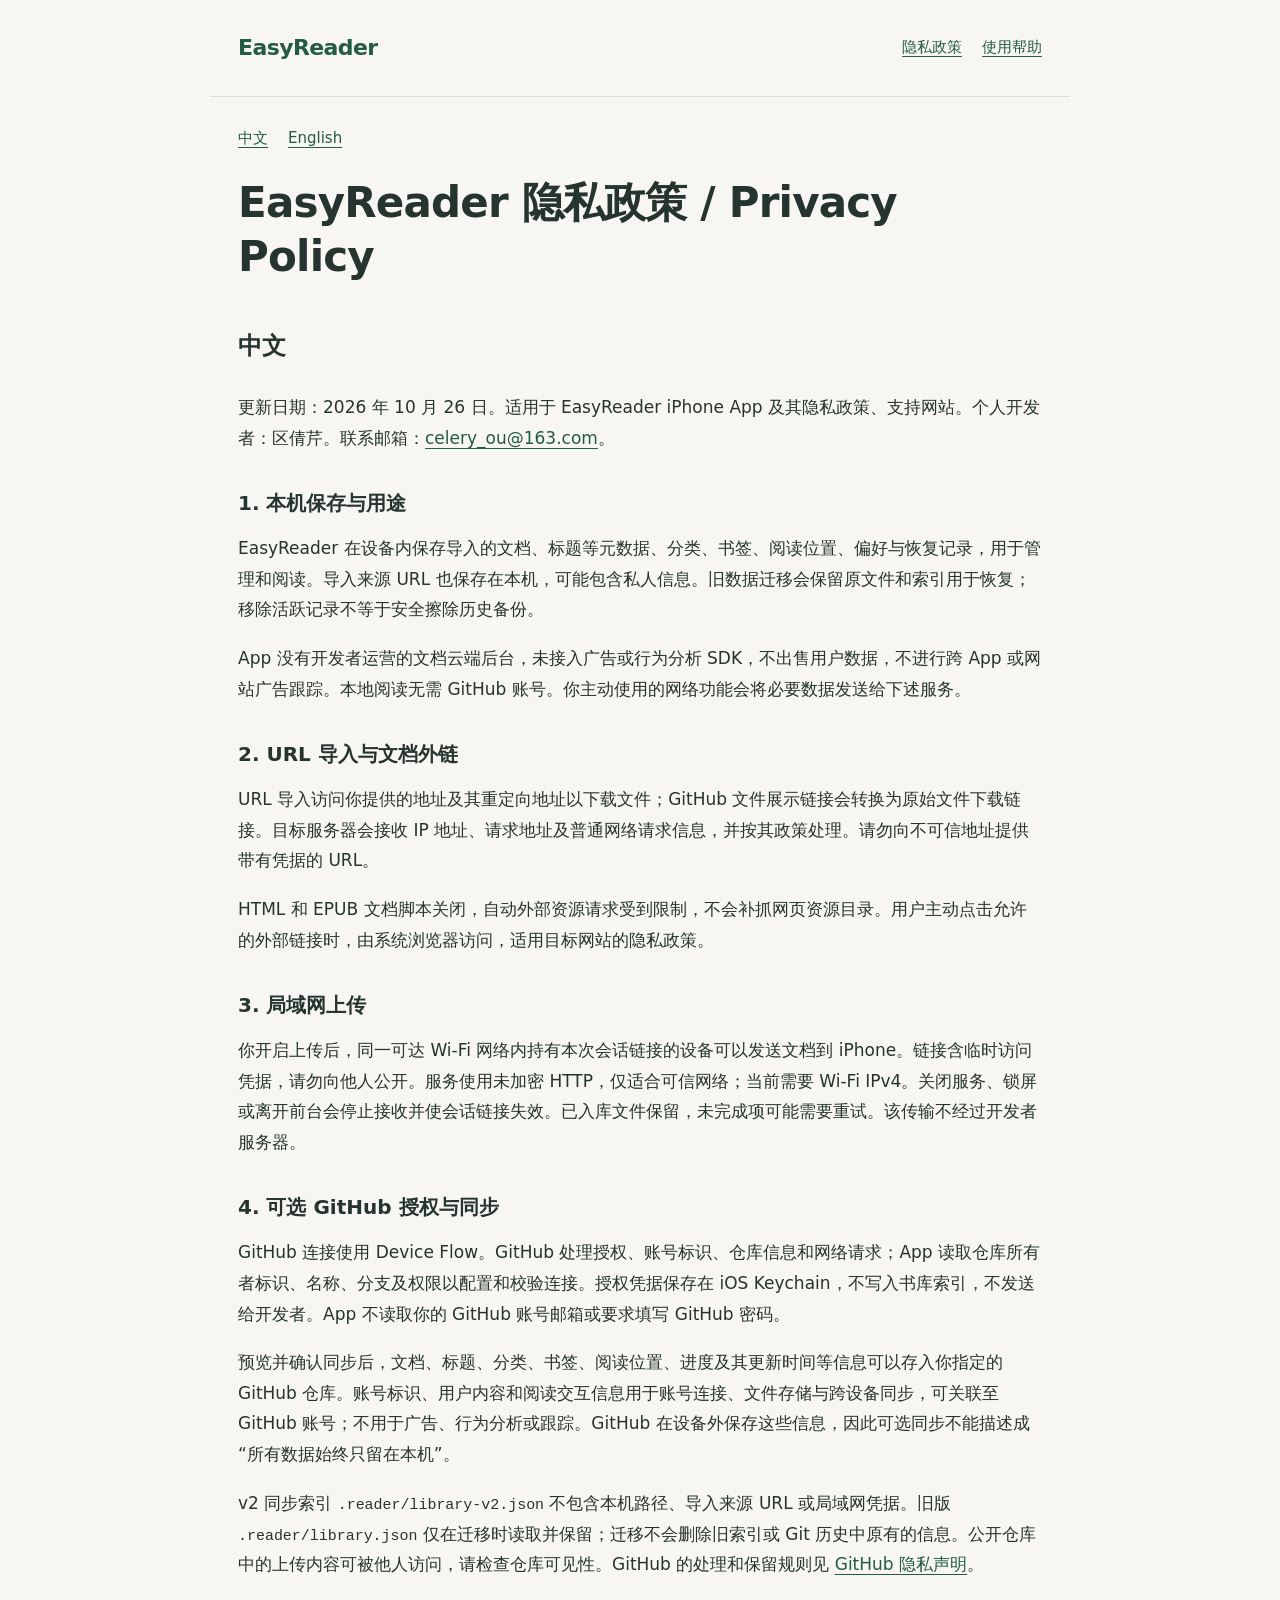
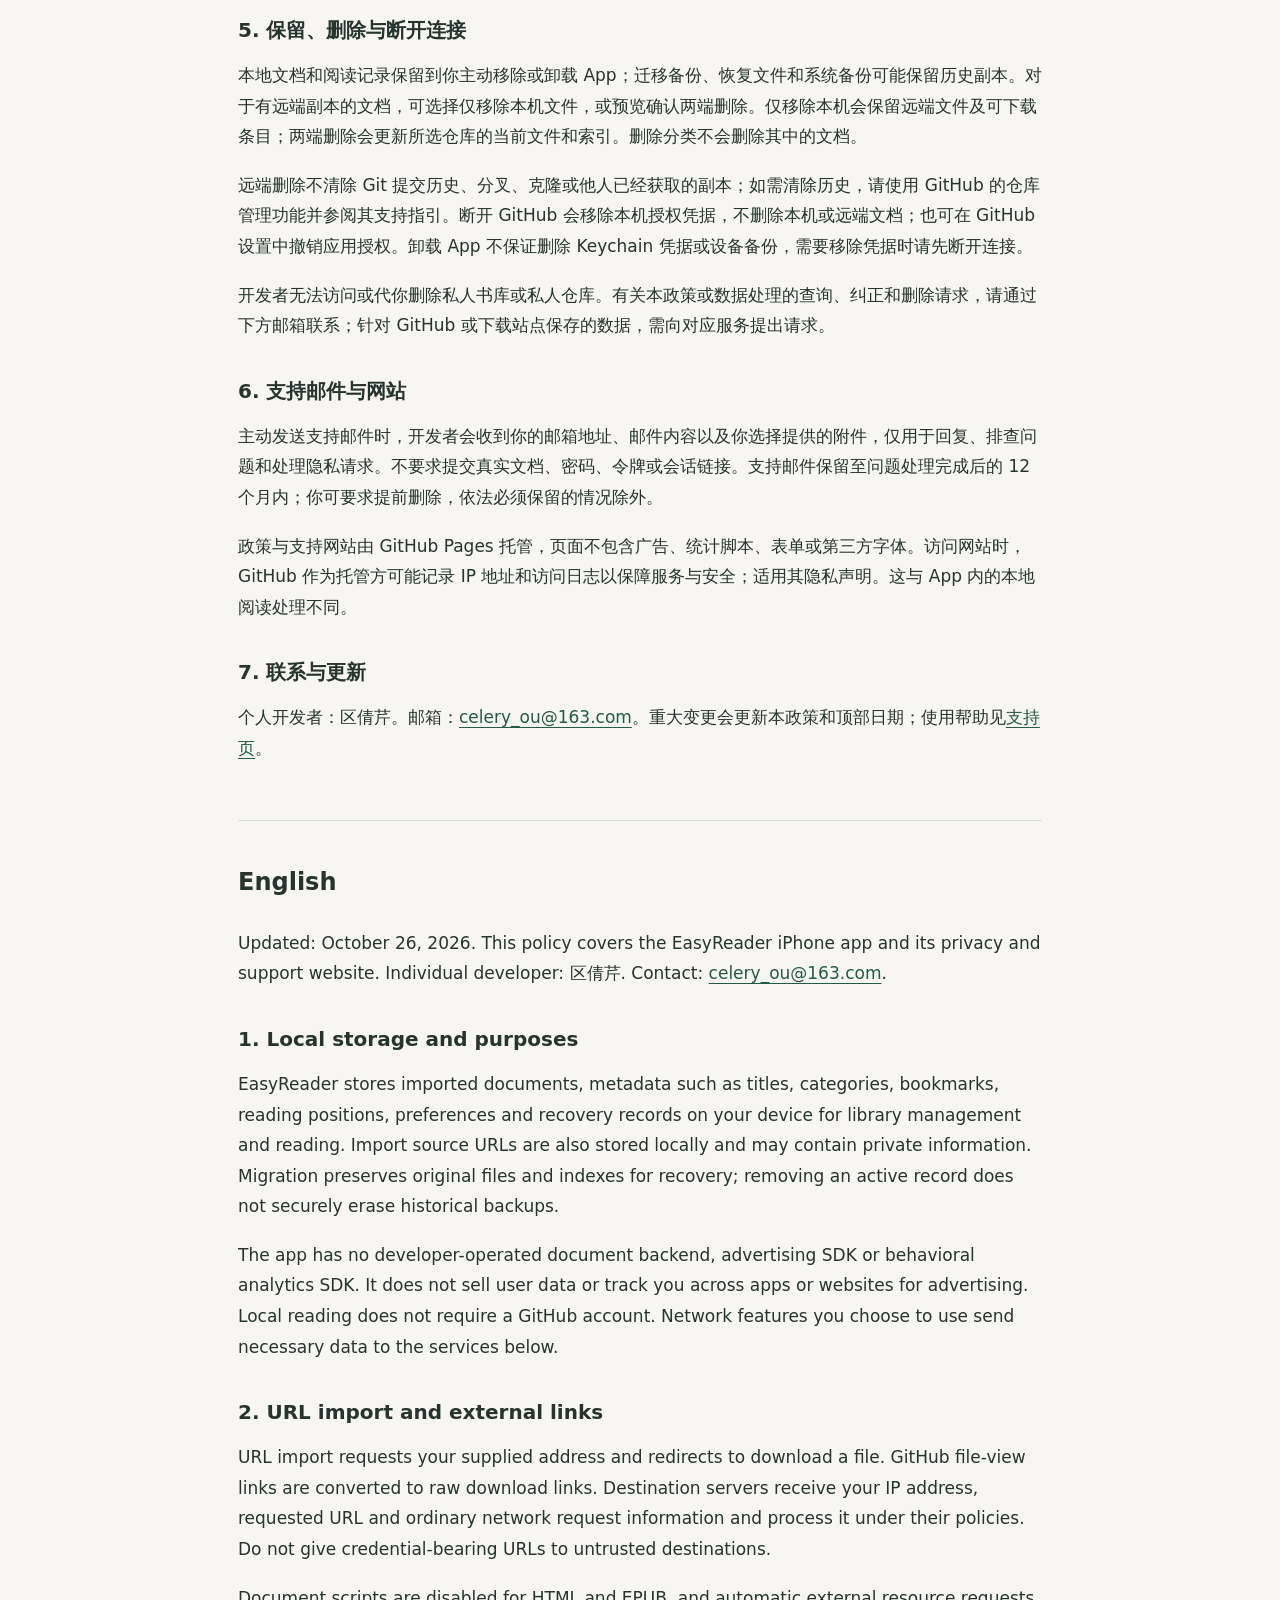
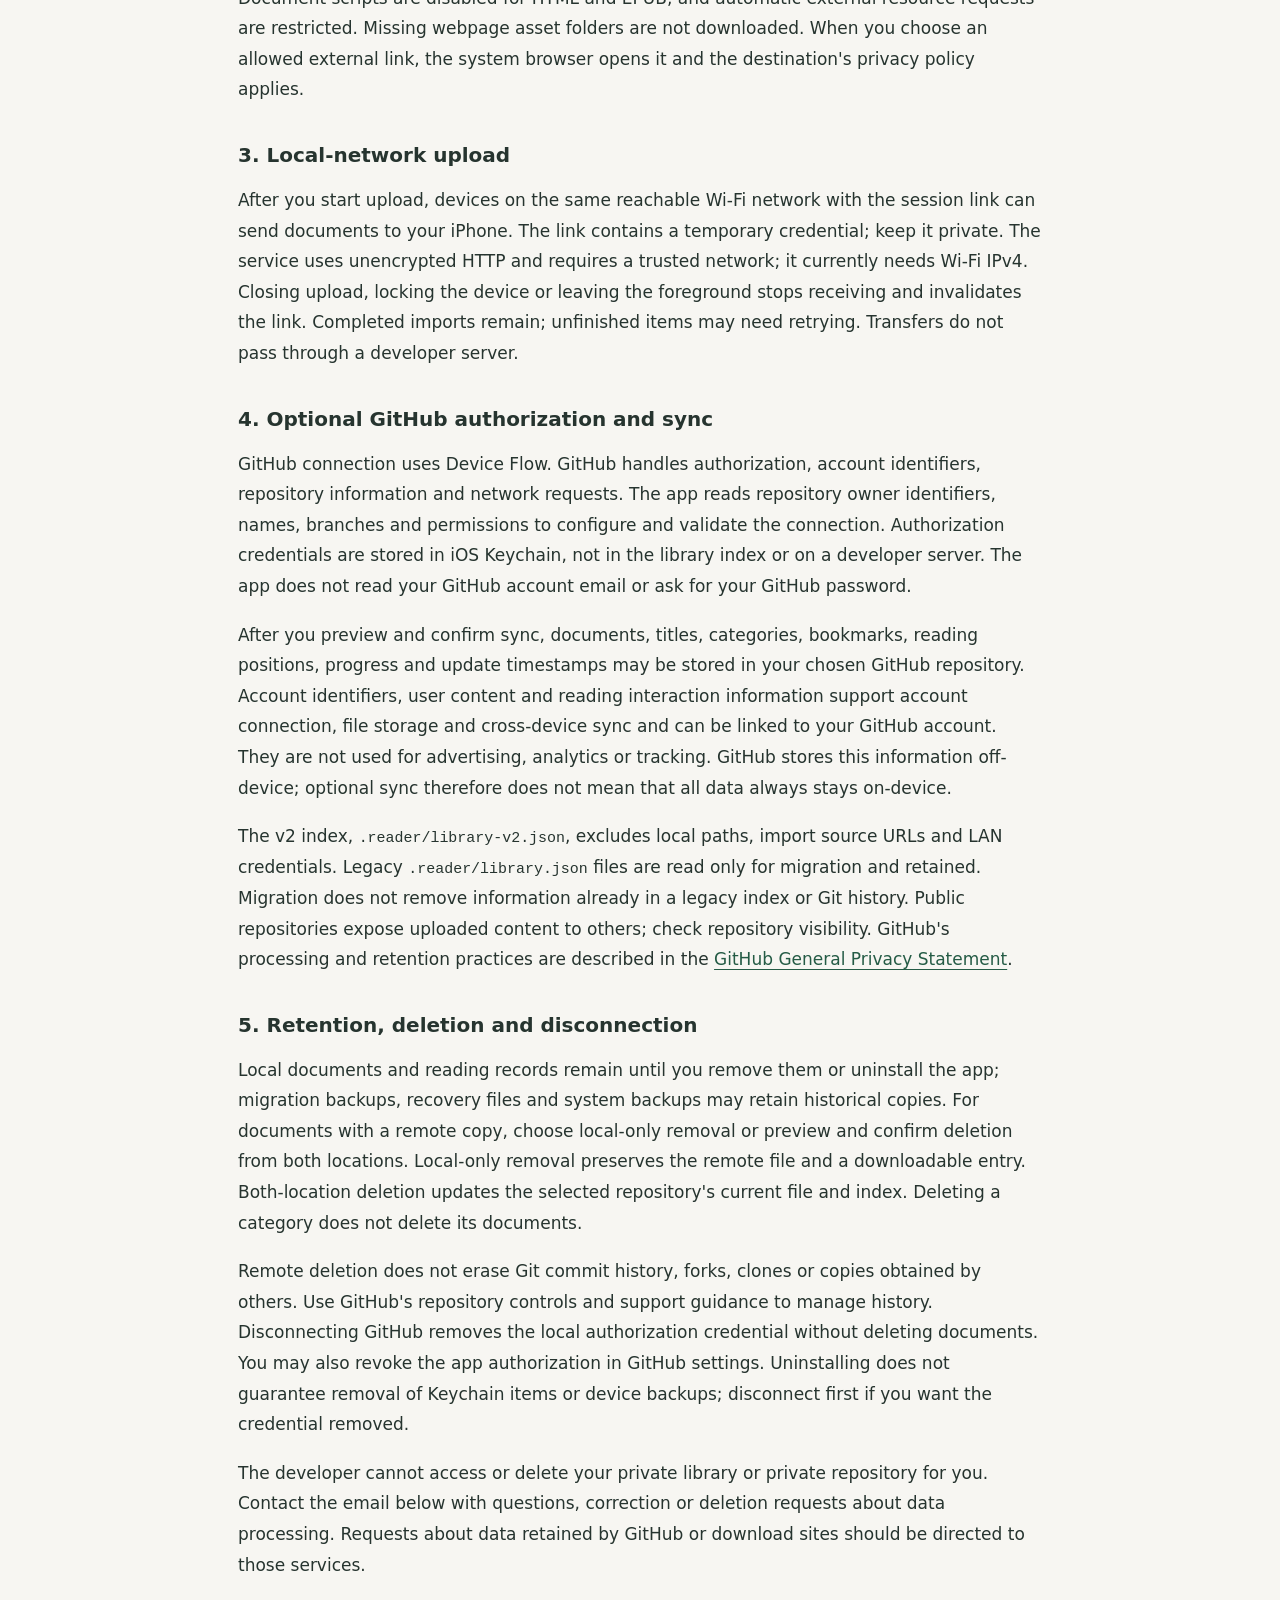
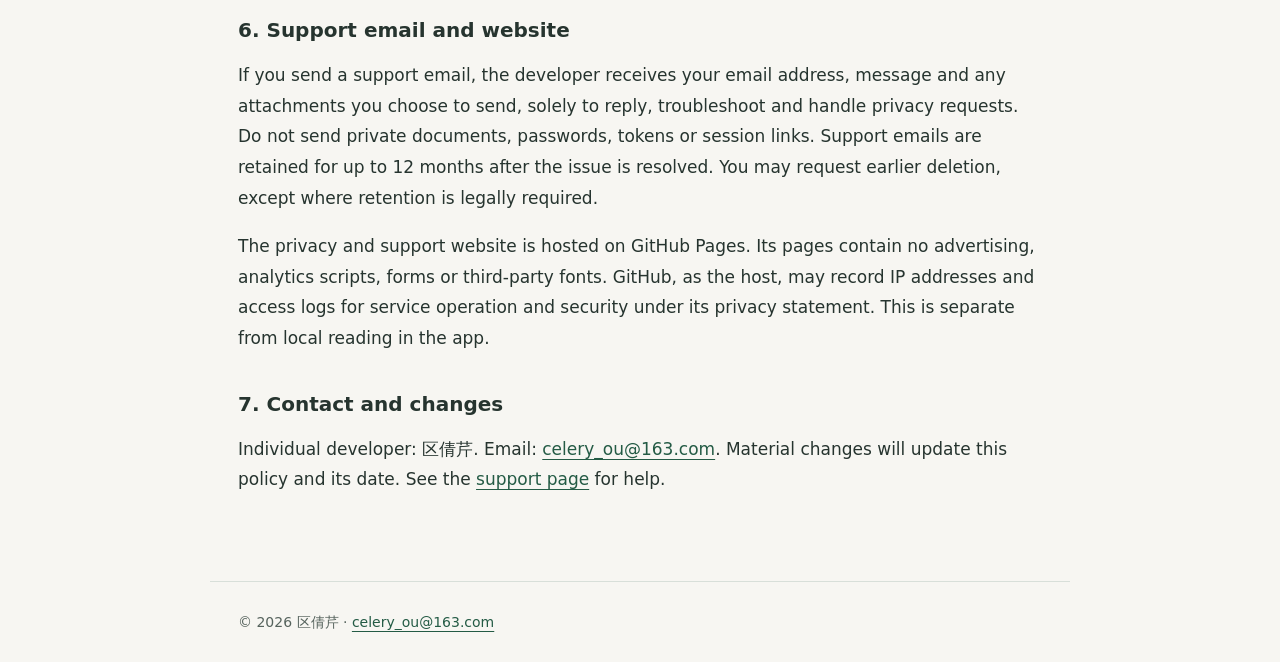
==== privacy.html @ 357c6ecb "Publish EasyReader privacy policy and support" ====
<!doctype html>
<html lang="zh-Hans">
<head>
<meta charset="utf-8">
<meta name="viewport" content="width=device-width, initial-scale=1">
<meta name="color-scheme" content="light dark">
<meta name="referrer" content="no-referrer">
<meta http-equiv="Content-Security-Policy" content="default-src 'none'; style-src 'self'; base-uri 'none'; form-action 'none'">
<title>EasyReader 隐私政策 / Privacy Policy · EasyReader</title>
<link rel="stylesheet" href="styles.css">
</head>
<body>
<a class="skip" href="#main">跳转到正文 / Skip to content</a>
<header><a class="brand" href="index.html">EasyReader</a><nav aria-label="Main"><a href="privacy.html">隐私政策</a><a href="support.html">使用帮助</a></nav></header>
<main id="main"><nav aria-label="Language"><a href="#zh">中文</a><a href="#en" lang="en">English</a></nav><h1>EasyReader 隐私政策 / Privacy Policy</h1>
<section lang="zh-Hans" id="zh"><h2>中文</h2>
<p>更新日期：2026 年 10 月 26 日。适用于 EasyReader iPhone App 及其隐私政策、支持网站。个人开发者：区倩芹。联系邮箱：<a href="mailto:celery_ou@163.com">celery_ou@163.com</a>。</p>
<h3>1. 本机保存与用途</h3>
<p>EasyReader 在设备内保存导入的文档、标题等元数据、分类、书签、阅读位置、偏好与恢复记录，用于管理和阅读。导入来源 URL 也保存在本机，可能包含私人信息。旧数据迁移会保留原文件和索引用于恢复；移除活跃记录不等于安全擦除历史备份。</p>
<p>App 没有开发者运营的文档云端后台，未接入广告或行为分析 SDK，不出售用户数据，不进行跨 App 或网站广告跟踪。本地阅读无需 GitHub 账号。你主动使用的网络功能会将必要数据发送给下述服务。</p>
<h3>2. URL 导入与文档外链</h3>
<p>URL 导入访问你提供的地址及其重定向地址以下载文件；GitHub 文件展示链接会转换为原始文件下载链接。目标服务器会接收 IP 地址、请求地址及普通网络请求信息，并按其政策处理。请勿向不可信地址提供带有凭据的 URL。</p>
<p>HTML 和 EPUB 文档脚本关闭，自动外部资源请求受到限制，不会补抓网页资源目录。用户主动点击允许的外部链接时，由系统浏览器访问，适用目标网站的隐私政策。</p>
<h3>3. 局域网上传</h3>
<p>你开启上传后，同一可达 Wi-Fi 网络内持有本次会话链接的设备可以发送文档到 iPhone。链接含临时访问凭据，请勿向他人公开。服务使用未加密 HTTP，仅适合可信网络；当前需要 Wi-Fi IPv4。关闭服务、锁屏或离开前台会停止接收并使会话链接失效。已入库文件保留，未完成项可能需要重试。该传输不经过开发者服务器。</p>
<h3>4. 可选 GitHub 授权与同步</h3>
<p>GitHub 连接使用 Device Flow。GitHub 处理授权、账号标识、仓库信息和网络请求；App 读取仓库所有者标识、名称、分支及权限以配置和校验连接。授权凭据保存在 iOS Keychain，不写入书库索引，不发送给开发者。App 不读取你的 GitHub 账号邮箱或要求填写 GitHub 密码。</p>
<p>预览并确认同步后，文档、标题、分类、书签、阅读位置、进度及其更新时间等信息可以存入你指定的 GitHub 仓库。账号标识、用户内容和阅读交互信息用于账号连接、文件存储与跨设备同步，可关联至 GitHub 账号；不用于广告、行为分析或跟踪。GitHub 在设备外保存这些信息，因此可选同步不能描述成“所有数据始终只留在本机”。</p>
<p>v2 同步索引 <code>.reader/library-v2.json</code> 不包含本机路径、导入来源 URL 或局域网凭据。旧版 <code>.reader/library.json</code> 仅在迁移时读取并保留；迁移不会删除旧索引或 Git 历史中原有的信息。公开仓库中的上传内容可被他人访问，请检查仓库可见性。GitHub 的处理和保留规则见 <a href="https://docs.github.com/en/site-policy/privacy-policies/github-general-privacy-statement">GitHub 隐私声明</a>。</p>
<h3>5. 保留、删除与断开连接</h3>
<p>本地文档和阅读记录保留到你主动移除或卸载 App；迁移备份、恢复文件和系统备份可能保留历史副本。对于有远端副本的文档，可选择仅移除本机文件，或预览确认两端删除。仅移除本机会保留远端文件及可下载条目；两端删除会更新所选仓库的当前文件和索引。删除分类不会删除其中的文档。</p>
<p>远端删除不清除 Git 提交历史、分叉、克隆或他人已经获取的副本；如需清除历史，请使用 GitHub 的仓库管理功能并参阅其支持指引。断开 GitHub 会移除本机授权凭据，不删除本机或远端文档；也可在 GitHub 设置中撤销应用授权。卸载 App 不保证删除 Keychain 凭据或设备备份，需要移除凭据时请先断开连接。</p>
<p>开发者无法访问或代你删除私人书库或私人仓库。有关本政策或数据处理的查询、纠正和删除请求，请通过下方邮箱联系；针对 GitHub 或下载站点保存的数据，需向对应服务提出请求。</p>
<h3>6. 支持邮件与网站</h3>
<p>主动发送支持邮件时，开发者会收到你的邮箱地址、邮件内容以及你选择提供的附件，仅用于回复、排查问题和处理隐私请求。不要求提交真实文档、密码、令牌或会话链接。支持邮件保留至问题处理完成后的 12 个月内；你可要求提前删除，依法必须保留的情况除外。</p>
<p>政策与支持网站由 GitHub Pages 托管，页面不包含广告、统计脚本、表单或第三方字体。访问网站时，GitHub 作为托管方可能记录 IP 地址和访问日志以保障服务与安全；适用其隐私声明。这与 App 内的本地阅读处理不同。</p>
<h3>7. 联系与更新</h3>
<p>个人开发者：区倩芹。邮箱：<a href="mailto:celery_ou@163.com">celery_ou@163.com</a>。重大变更会更新本政策和顶部日期；使用帮助见<a href="support.html">支持页</a>。</p>
</section>
<section lang="en" id="en"><h2>English</h2>
<p>Updated: October 26, 2026. This policy covers the EasyReader iPhone app and its privacy and support website. Individual developer: 区倩芹. Contact: <a href="mailto:celery_ou@163.com">celery_ou@163.com</a>.</p>
<h3>1. Local storage and purposes</h3>
<p>EasyReader stores imported documents, metadata such as titles, categories, bookmarks, reading positions, preferences and recovery records on your device for library management and reading. Import source URLs are also stored locally and may contain private information. Migration preserves original files and indexes for recovery; removing an active record does not securely erase historical backups.</p>
<p>The app has no developer-operated document backend, advertising SDK or behavioral analytics SDK. It does not sell user data or track you across apps or websites for advertising. Local reading does not require a GitHub account. Network features you choose to use send necessary data to the services below.</p>
<h3>2. URL import and external links</h3>
<p>URL import requests your supplied address and redirects to download a file. GitHub file-view links are converted to raw download links. Destination servers receive your IP address, requested URL and ordinary network request information and process it under their policies. Do not give credential-bearing URLs to untrusted destinations.</p>
<p>Document scripts are disabled for HTML and EPUB, and automatic external resource requests are restricted. Missing webpage asset folders are not downloaded. When you choose an allowed external link, the system browser opens it and the destination&#x27;s privacy policy applies.</p>
<h3>3. Local-network upload</h3>
<p>After you start upload, devices on the same reachable Wi-Fi network with the session link can send documents to your iPhone. The link contains a temporary credential; keep it private. The service uses unencrypted HTTP and requires a trusted network; it currently needs Wi-Fi IPv4. Closing upload, locking the device or leaving the foreground stops receiving and invalidates the link. Completed imports remain; unfinished items may need retrying. Transfers do not pass through a developer server.</p>
<h3>4. Optional GitHub authorization and sync</h3>
<p>GitHub connection uses Device Flow. GitHub handles authorization, account identifiers, repository information and network requests. The app reads repository owner identifiers, names, branches and permissions to configure and validate the connection. Authorization credentials are stored in iOS Keychain, not in the library index or on a developer server. The app does not read your GitHub account email or ask for your GitHub password.</p>
<p>After you preview and confirm sync, documents, titles, categories, bookmarks, reading positions, progress and update timestamps may be stored in your chosen GitHub repository. Account identifiers, user content and reading interaction information support account connection, file storage and cross-device sync and can be linked to your GitHub account. They are not used for advertising, analytics or tracking. GitHub stores this information off-device; optional sync therefore does not mean that all data always stays on-device.</p>
<p>The v2 index, <code>.reader/library-v2.json</code>, excludes local paths, import source URLs and LAN credentials. Legacy <code>.reader/library.json</code> files are read only for migration and retained. Migration does not remove information already in a legacy index or Git history. Public repositories expose uploaded content to others; check repository visibility. GitHub&#x27;s processing and retention practices are described in the <a href="https://docs.github.com/en/site-policy/privacy-policies/github-general-privacy-statement">GitHub General Privacy Statement</a>.</p>
<h3>5. Retention, deletion and disconnection</h3>
<p>Local documents and reading records remain until you remove them or uninstall the app; migration backups, recovery files and system backups may retain historical copies. For documents with a remote copy, choose local-only removal or preview and confirm deletion from both locations. Local-only removal preserves the remote file and a downloadable entry. Both-location deletion updates the selected repository&#x27;s current file and index. Deleting a category does not delete its documents.</p>
<p>Remote deletion does not erase Git commit history, forks, clones or copies obtained by others. Use GitHub&#x27;s repository controls and support guidance to manage history. Disconnecting GitHub removes the local authorization credential without deleting documents. You may also revoke the app authorization in GitHub settings. Uninstalling does not guarantee removal of Keychain items or device backups; disconnect first if you want the credential removed.</p>
<p>The developer cannot access or delete your private library or private repository for you. Contact the email below with questions, correction or deletion requests about data processing. Requests about data retained by GitHub or download sites should be directed to those services.</p>
<h3>6. Support email and website</h3>
<p>If you send a support email, the developer receives your email address, message and any attachments you choose to send, solely to reply, troubleshoot and handle privacy requests. Do not send private documents, passwords, tokens or session links. Support emails are retained for up to 12 months after the issue is resolved. You may request earlier deletion, except where retention is legally required.</p>
<p>The privacy and support website is hosted on GitHub Pages. Its pages contain no advertising, analytics scripts, forms or third-party fonts. GitHub, as the host, may record IP addresses and access logs for service operation and security under its privacy statement. This is separate from local reading in the app.</p>
<h3>7. Contact and changes</h3>
<p>Individual developer: 区倩芹. Email: <a href="mailto:celery_ou@163.com">celery_ou@163.com</a>. Material changes will update this policy and its date. See the <a href="support.html">support page</a> for help.</p>
</section></main>
<footer>© 2026 区倩芹 · <a href="mailto:celery_ou@163.com">celery_ou@163.com</a></footer>
</body>
</html>
---- styles.css ----
:root { color-scheme: light dark; --paper: #f7f6f2; --ink: #26342f; --muted: #56635d; --accent: #245b45; --border: #d8dfd9; --card: #fff; }
* { box-sizing: border-box; }
body { margin: 0; background: var(--paper); color: var(--ink); font: 17px/1.8 system-ui, -apple-system, BlinkMacSystemFont, "PingFang SC", sans-serif; overflow-wrap: anywhere; }
header, main, footer { max-width: 860px; margin: 0 auto; padding: 28px 28px; }
header { display: flex; align-items: center; justify-content: space-between; gap: 20px; border-bottom: 1px solid var(--border); }
a { color: var(--accent); text-underline-offset: 4px; }
a:hover { text-decoration-thickness: 2px; }
a:focus-visible { outline: 3px solid var(--accent); outline-offset: 5px; }
.brand { font-weight: 750; font-size: 22px; text-decoration: none; letter-spacing: -.6px; }
nav { display: flex; flex-wrap: wrap; gap: 20px; font-size: 15px; }
main > nav { margin-bottom: 24px; }
h1 { font-size: clamp(28px, 5vw, 42px); line-height: 1.3; letter-spacing: -.8px; margin: 20px 0 32px; }
h2 { margin: 40px 0 24px; font-size: 24px; }
h3 { margin: 32px 0 12px; font-size: 20px; }
p { margin: 0 0 18px; }
li { margin-bottom: 10px; }
code { font-size: .88em; }
section + section { margin-top: 56px; border-top: 1px solid var(--border); }
section { scroll-margin-top: 20px; }
footer { color: var(--muted); font-size: 14px; border-top: 1px solid var(--border); margin-top: 40px; }
.lead { font-size: 20px; color: var(--muted); }
.cards { display: grid; grid-template-columns: repeat(2, 1fr); gap: 16px; margin: 36px 0; }
.cards a { padding: 24px; background: var(--card); border: 1px solid var(--border); border-radius: 16px; text-decoration: none; }
.cards strong, .cards span { display: block; }
.cards span { font-size: 14px; margin-top: 8px; }
.skip { position: absolute; left: 12px; top: -100px; padding: 8px; background: var(--card); }
.skip:focus { top: 8px; }
@media (max-width: 480px) { header, main, footer { padding: 22px 20px; } header { align-items: flex-start; flex-direction: column; gap: 8px; } .cards { grid-template-columns: 1fr; } }
@media (prefers-color-scheme: dark) { :root { --paper: #18221e; --ink: #e6ece7; --muted: #b3c0b7; --accent: #9bd9b6; --border: #405048; --card: #233029; } }
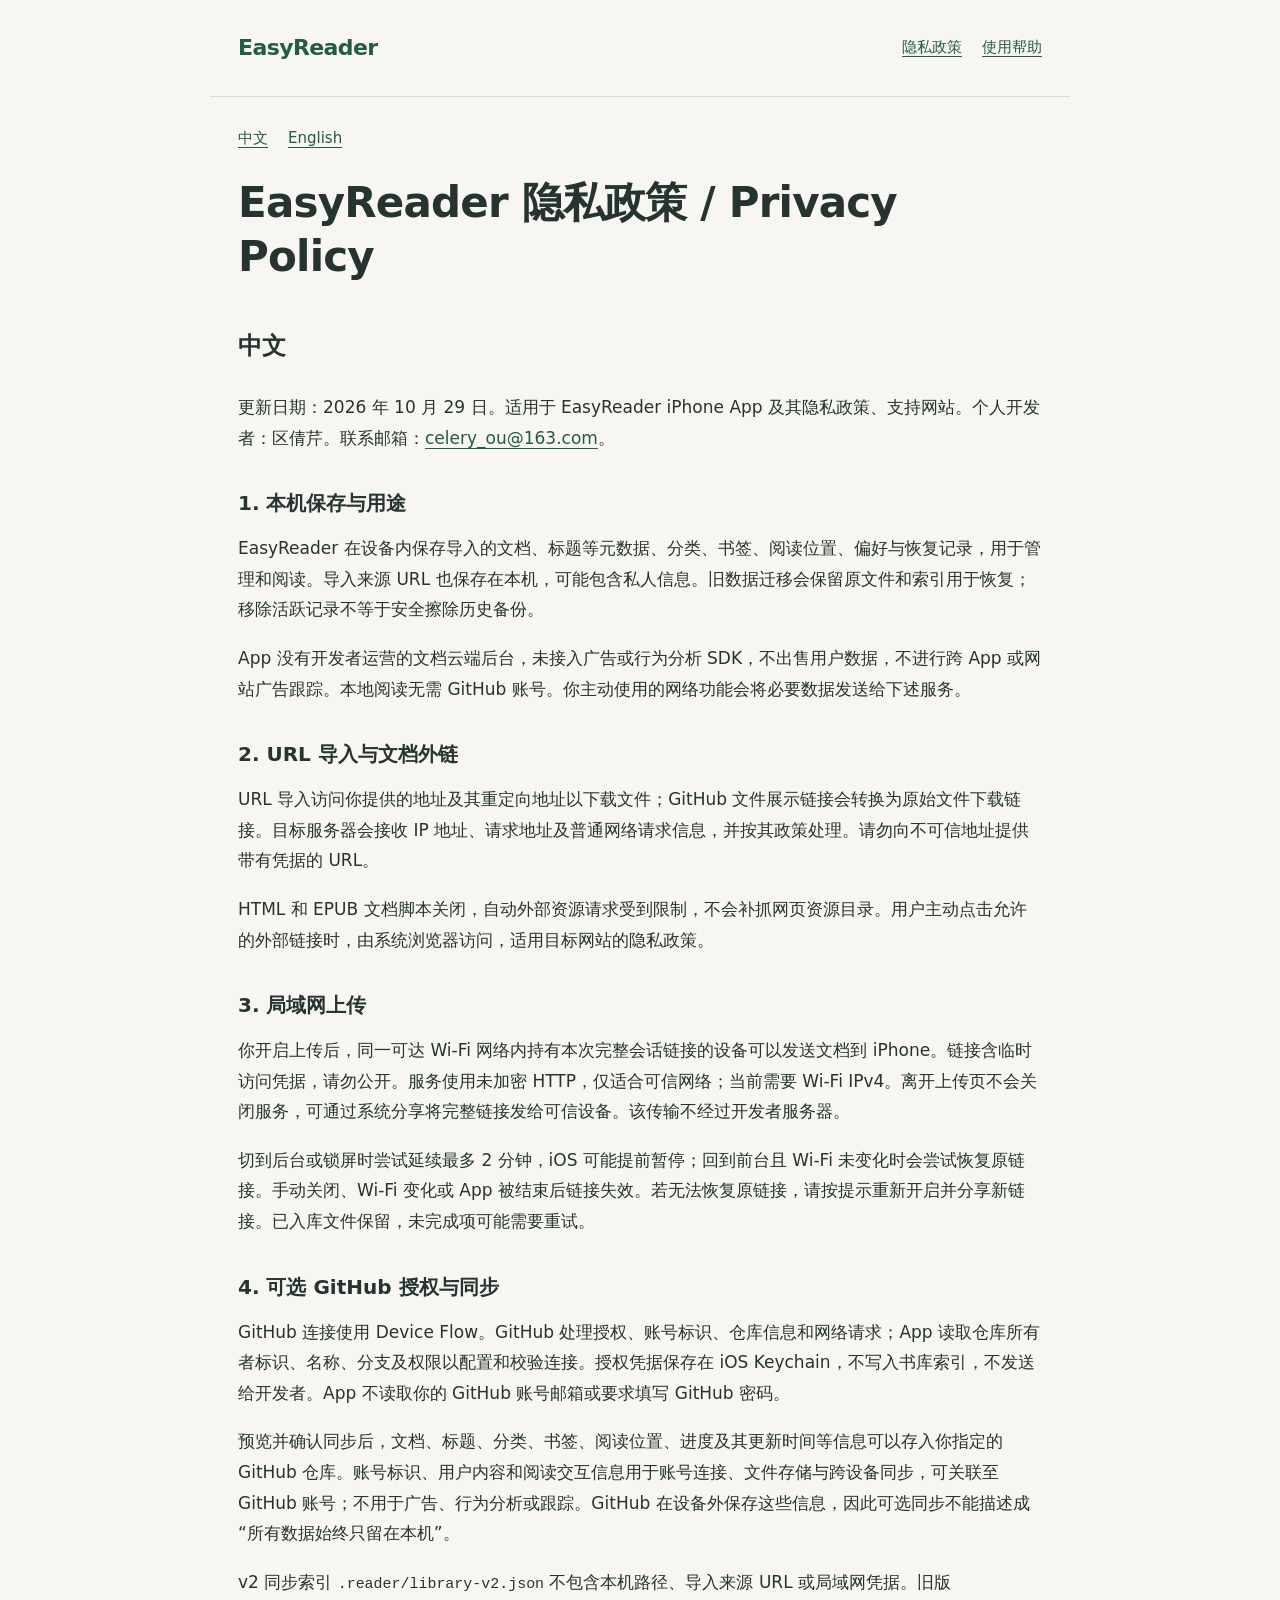
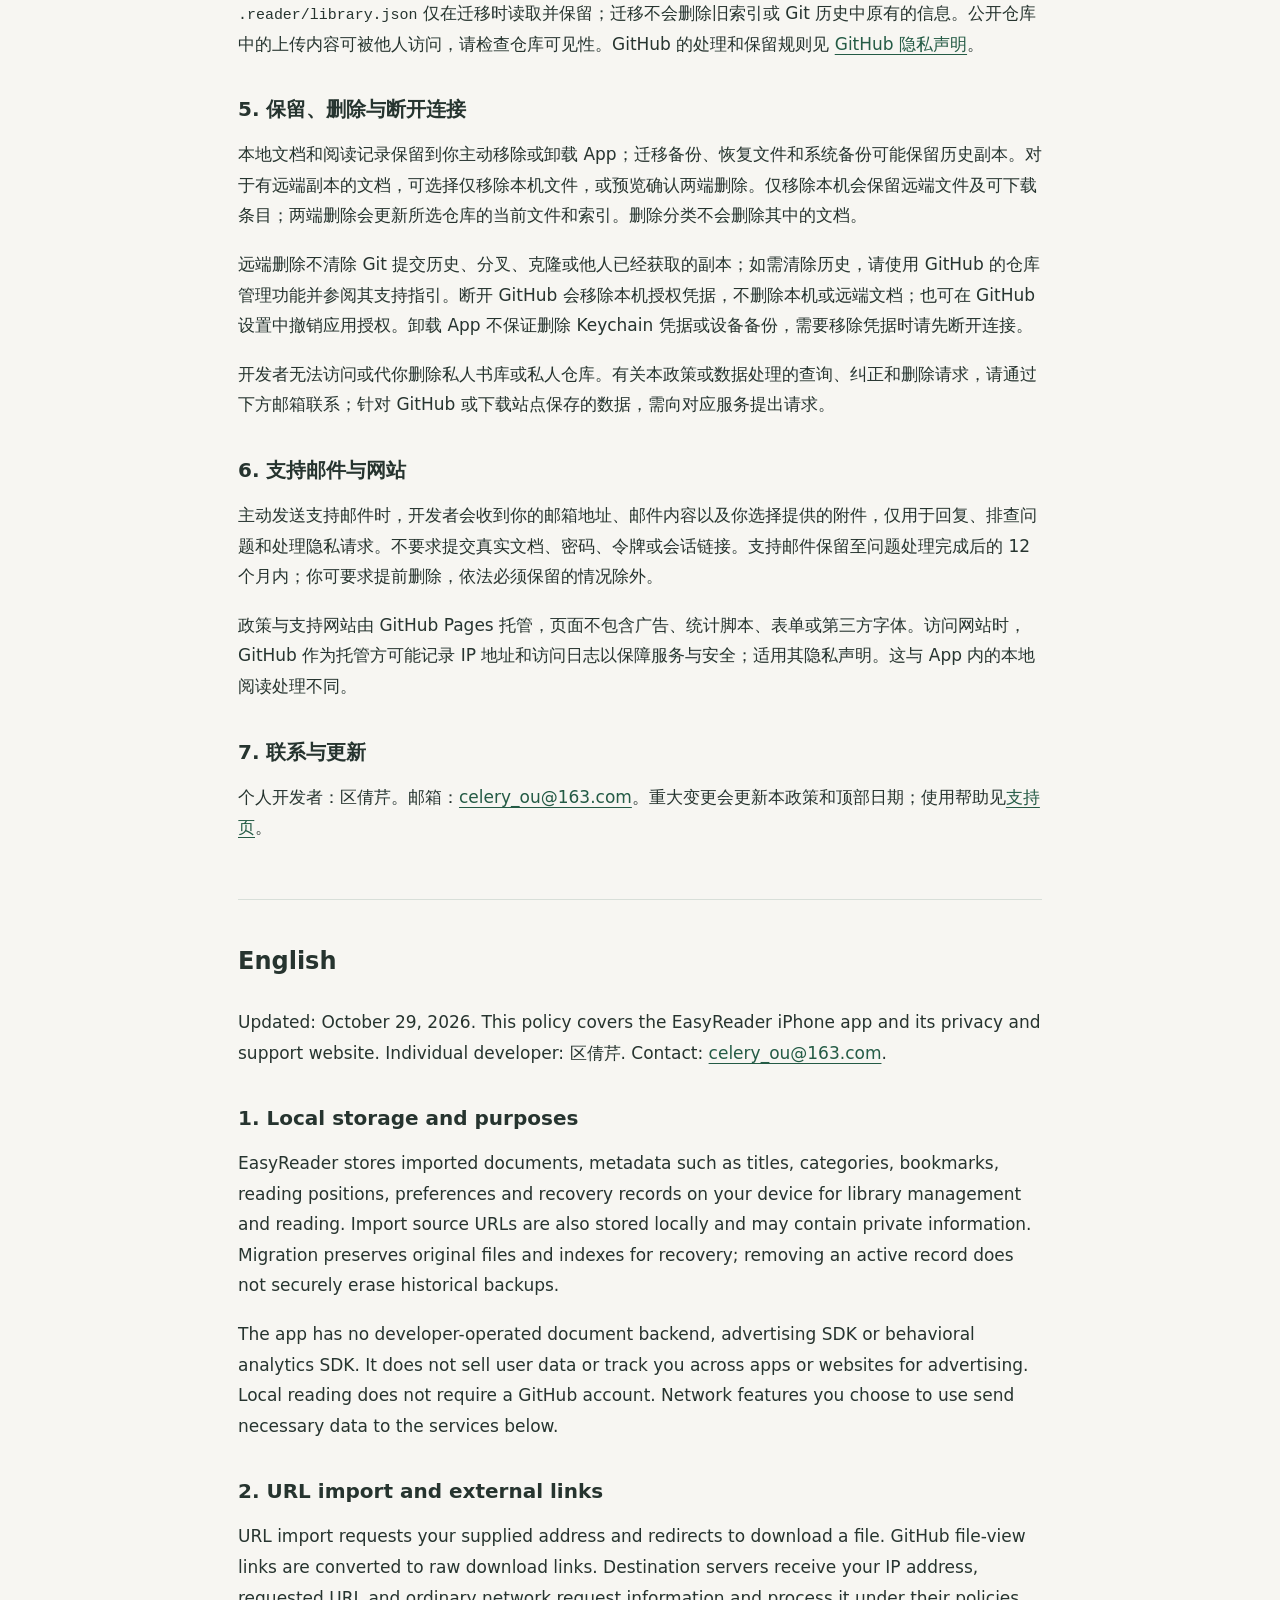
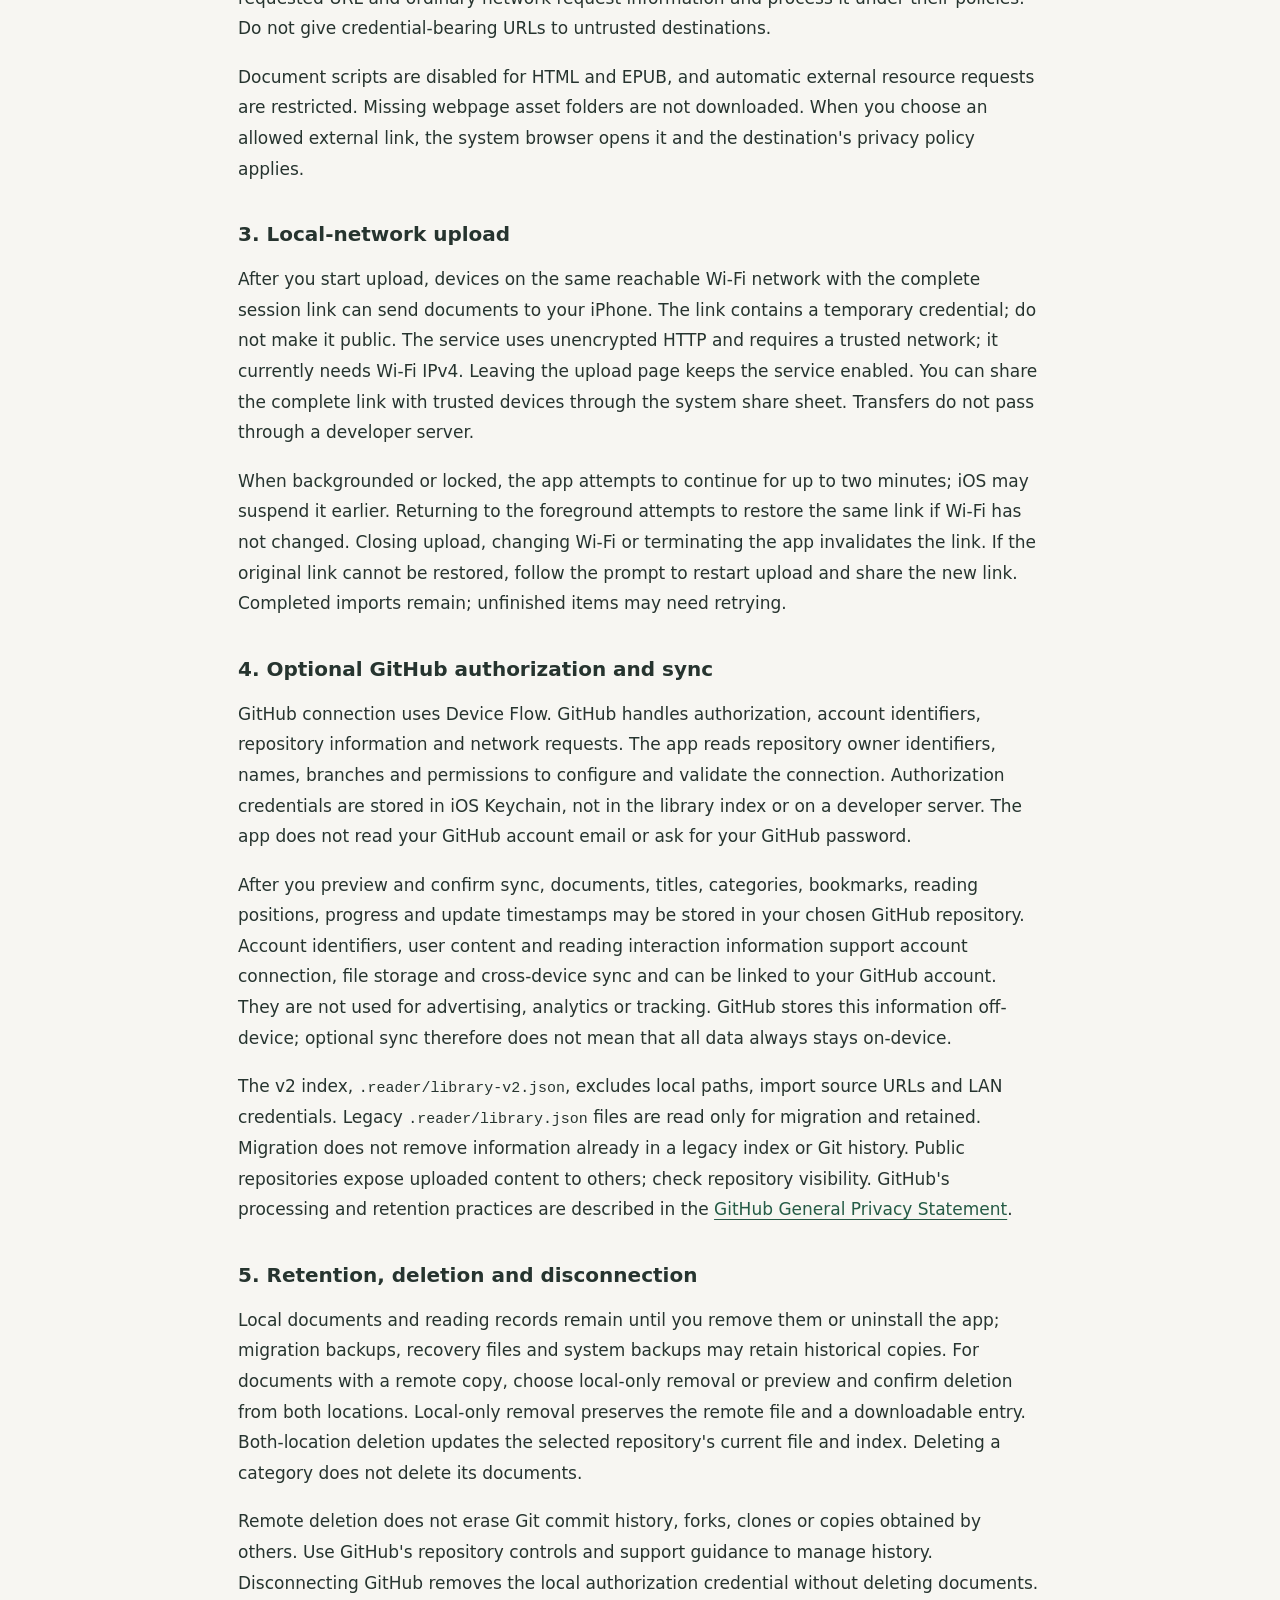
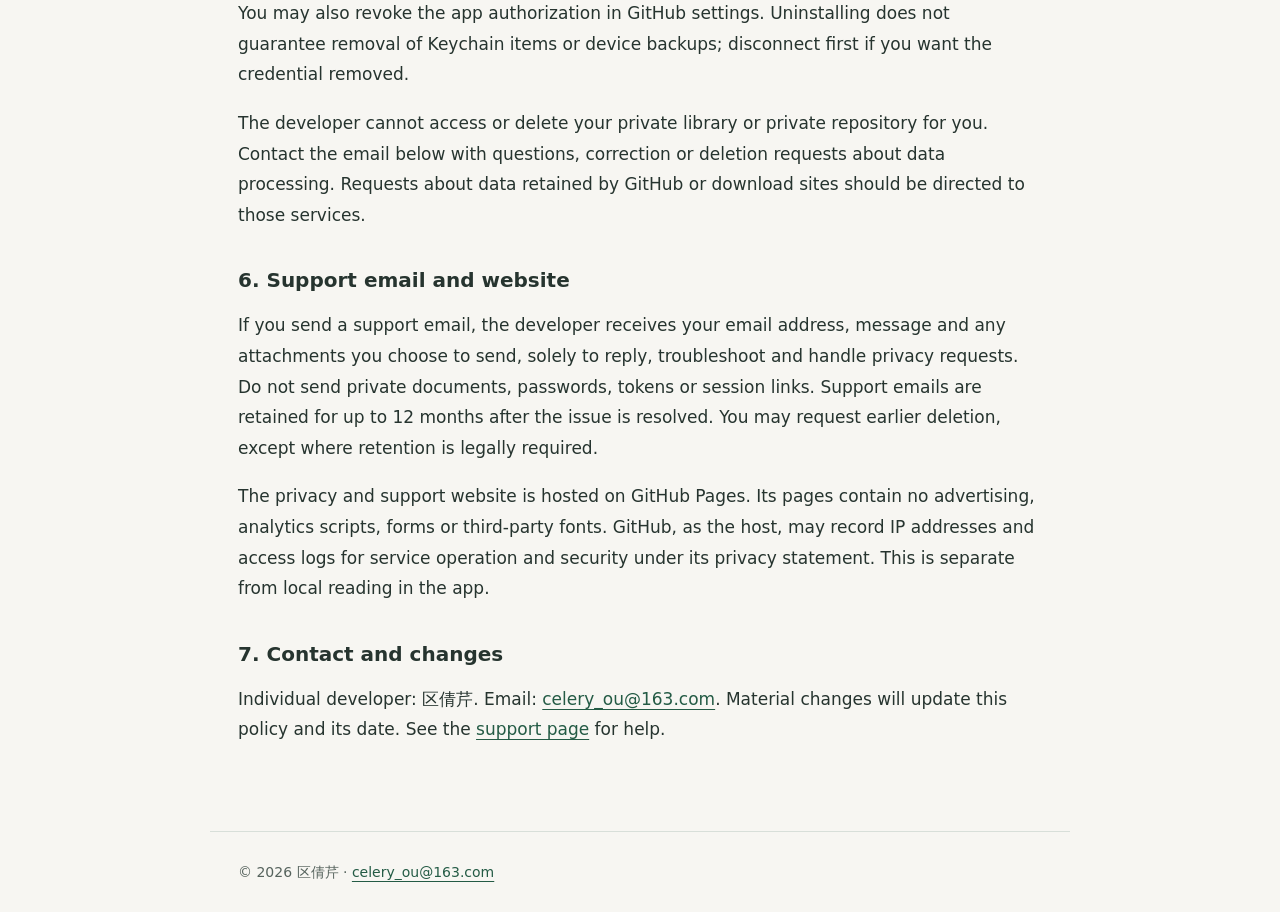
==== commit 71750f96: "Update privacy and support for current upload and reading behavior" ====
--- a/privacy.html
+++ b/privacy.html
@@ -14,7 +14,7 @@
 <header><a class="brand" href="index.html">EasyReader</a><nav aria-label="Main"><a href="privacy.html">隐私政策</a><a href="support.html">使用帮助</a></nav></header>
 <main id="main"><nav aria-label="Language"><a href="#zh">中文</a><a href="#en" lang="en">English</a></nav><h1>EasyReader 隐私政策 / Privacy Policy</h1>
 <section lang="zh-Hans" id="zh"><h2>中文</h2>
-<p>更新日期：2026 年 10 月 26 日。适用于 EasyReader iPhone App 及其隐私政策、支持网站。个人开发者：区倩芹。联系邮箱：<a href="mailto:celery_ou@163.com">celery_ou@163.com</a>。</p>
+<p>更新日期：2026 年 10 月 29 日。适用于 EasyReader iPhone App 及其隐私政策、支持网站。个人开发者：区倩芹。联系邮箱：<a href="mailto:celery_ou@163.com">celery_ou@163.com</a>。</p>
 <h3>1. 本机保存与用途</h3>
 <p>EasyReader 在设备内保存导入的文档、标题等元数据、分类、书签、阅读位置、偏好与恢复记录，用于管理和阅读。导入来源 URL 也保存在本机，可能包含私人信息。旧数据迁移会保留原文件和索引用于恢复；移除活跃记录不等于安全擦除历史备份。</p>
 <p>App 没有开发者运营的文档云端后台，未接入广告或行为分析 SDK，不出售用户数据，不进行跨 App 或网站广告跟踪。本地阅读无需 GitHub 账号。你主动使用的网络功能会将必要数据发送给下述服务。</p>
@@ -22,7 +22,8 @@
 <p>URL 导入访问你提供的地址及其重定向地址以下载文件；GitHub 文件展示链接会转换为原始文件下载链接。目标服务器会接收 IP 地址、请求地址及普通网络请求信息，并按其政策处理。请勿向不可信地址提供带有凭据的 URL。</p>
 <p>HTML 和 EPUB 文档脚本关闭，自动外部资源请求受到限制，不会补抓网页资源目录。用户主动点击允许的外部链接时，由系统浏览器访问，适用目标网站的隐私政策。</p>
 <h3>3. 局域网上传</h3>
-<p>你开启上传后，同一可达 Wi-Fi 网络内持有本次会话链接的设备可以发送文档到 iPhone。链接含临时访问凭据，请勿向他人公开。服务使用未加密 HTTP，仅适合可信网络；当前需要 Wi-Fi IPv4。关闭服务、锁屏或离开前台会停止接收并使会话链接失效。已入库文件保留，未完成项可能需要重试。该传输不经过开发者服务器。</p>
+<p>你开启上传后，同一可达 Wi-Fi 网络内持有本次完整会话链接的设备可以发送文档到 iPhone。链接含临时访问凭据，请勿公开。服务使用未加密 HTTP，仅适合可信网络；当前需要 Wi-Fi IPv4。离开上传页不会关闭服务，可通过系统分享将完整链接发给可信设备。该传输不经过开发者服务器。</p>
+<p>切到后台或锁屏时尝试延续最多 2 分钟，iOS 可能提前暂停；回到前台且 Wi-Fi 未变化时会尝试恢复原链接。手动关闭、Wi-Fi 变化或 App 被结束后链接失效。若无法恢复原链接，请按提示重新开启并分享新链接。已入库文件保留，未完成项可能需要重试。</p>
 <h3>4. 可选 GitHub 授权与同步</h3>
 <p>GitHub 连接使用 Device Flow。GitHub 处理授权、账号标识、仓库信息和网络请求；App 读取仓库所有者标识、名称、分支及权限以配置和校验连接。授权凭据保存在 iOS Keychain，不写入书库索引，不发送给开发者。App 不读取你的 GitHub 账号邮箱或要求填写 GitHub 密码。</p>
 <p>预览并确认同步后，文档、标题、分类、书签、阅读位置、进度及其更新时间等信息可以存入你指定的 GitHub 仓库。账号标识、用户内容和阅读交互信息用于账号连接、文件存储与跨设备同步，可关联至 GitHub 账号；不用于广告、行为分析或跟踪。GitHub 在设备外保存这些信息，因此可选同步不能描述成“所有数据始终只留在本机”。</p>
@@ -38,7 +39,7 @@
 <p>个人开发者：区倩芹。邮箱：<a href="mailto:celery_ou@163.com">celery_ou@163.com</a>。重大变更会更新本政策和顶部日期；使用帮助见<a href="support.html">支持页</a>。</p>
 </section>
 <section lang="en" id="en"><h2>English</h2>
-<p>Updated: October 26, 2026. This policy covers the EasyReader iPhone app and its privacy and support website. Individual developer: 区倩芹. Contact: <a href="mailto:celery_ou@163.com">celery_ou@163.com</a>.</p>
+<p>Updated: October 29, 2026. This policy covers the EasyReader iPhone app and its privacy and support website. Individual developer: 区倩芹. Contact: <a href="mailto:celery_ou@163.com">celery_ou@163.com</a>.</p>
 <h3>1. Local storage and purposes</h3>
 <p>EasyReader stores imported documents, metadata such as titles, categories, bookmarks, reading positions, preferences and recovery records on your device for library management and reading. Import source URLs are also stored locally and may contain private information. Migration preserves original files and indexes for recovery; removing an active record does not securely erase historical backups.</p>
 <p>The app has no developer-operated document backend, advertising SDK or behavioral analytics SDK. It does not sell user data or track you across apps or websites for advertising. Local reading does not require a GitHub account. Network features you choose to use send necessary data to the services below.</p>
@@ -46,7 +47,8 @@
 <p>URL import requests your supplied address and redirects to download a file. GitHub file-view links are converted to raw download links. Destination servers receive your IP address, requested URL and ordinary network request information and process it under their policies. Do not give credential-bearing URLs to untrusted destinations.</p>
 <p>Document scripts are disabled for HTML and EPUB, and automatic external resource requests are restricted. Missing webpage asset folders are not downloaded. When you choose an allowed external link, the system browser opens it and the destination&#x27;s privacy policy applies.</p>
 <h3>3. Local-network upload</h3>
-<p>After you start upload, devices on the same reachable Wi-Fi network with the session link can send documents to your iPhone. The link contains a temporary credential; keep it private. The service uses unencrypted HTTP and requires a trusted network; it currently needs Wi-Fi IPv4. Closing upload, locking the device or leaving the foreground stops receiving and invalidates the link. Completed imports remain; unfinished items may need retrying. Transfers do not pass through a developer server.</p>
+<p>After you start upload, devices on the same reachable Wi-Fi network with the complete session link can send documents to your iPhone. The link contains a temporary credential; do not make it public. The service uses unencrypted HTTP and requires a trusted network; it currently needs Wi-Fi IPv4. Leaving the upload page keeps the service enabled. You can share the complete link with trusted devices through the system share sheet. Transfers do not pass through a developer server.</p>
+<p>When backgrounded or locked, the app attempts to continue for up to two minutes; iOS may suspend it earlier. Returning to the foreground attempts to restore the same link if Wi-Fi has not changed. Closing upload, changing Wi-Fi or terminating the app invalidates the link. If the original link cannot be restored, follow the prompt to restart upload and share the new link. Completed imports remain; unfinished items may need retrying.</p>
 <h3>4. Optional GitHub authorization and sync</h3>
 <p>GitHub connection uses Device Flow. GitHub handles authorization, account identifiers, repository information and network requests. The app reads repository owner identifiers, names, branches and permissions to configure and validate the connection. Authorization credentials are stored in iOS Keychain, not in the library index or on a developer server. The app does not read your GitHub account email or ask for your GitHub password.</p>
 <p>After you preview and confirm sync, documents, titles, categories, bookmarks, reading positions, progress and update timestamps may be stored in your chosen GitHub repository. Account identifiers, user content and reading interaction information support account connection, file storage and cross-device sync and can be linked to your GitHub account. They are not used for advertising, analytics or tracking. GitHub stores this information off-device; optional sync therefore does not mean that all data always stays on-device.</p>
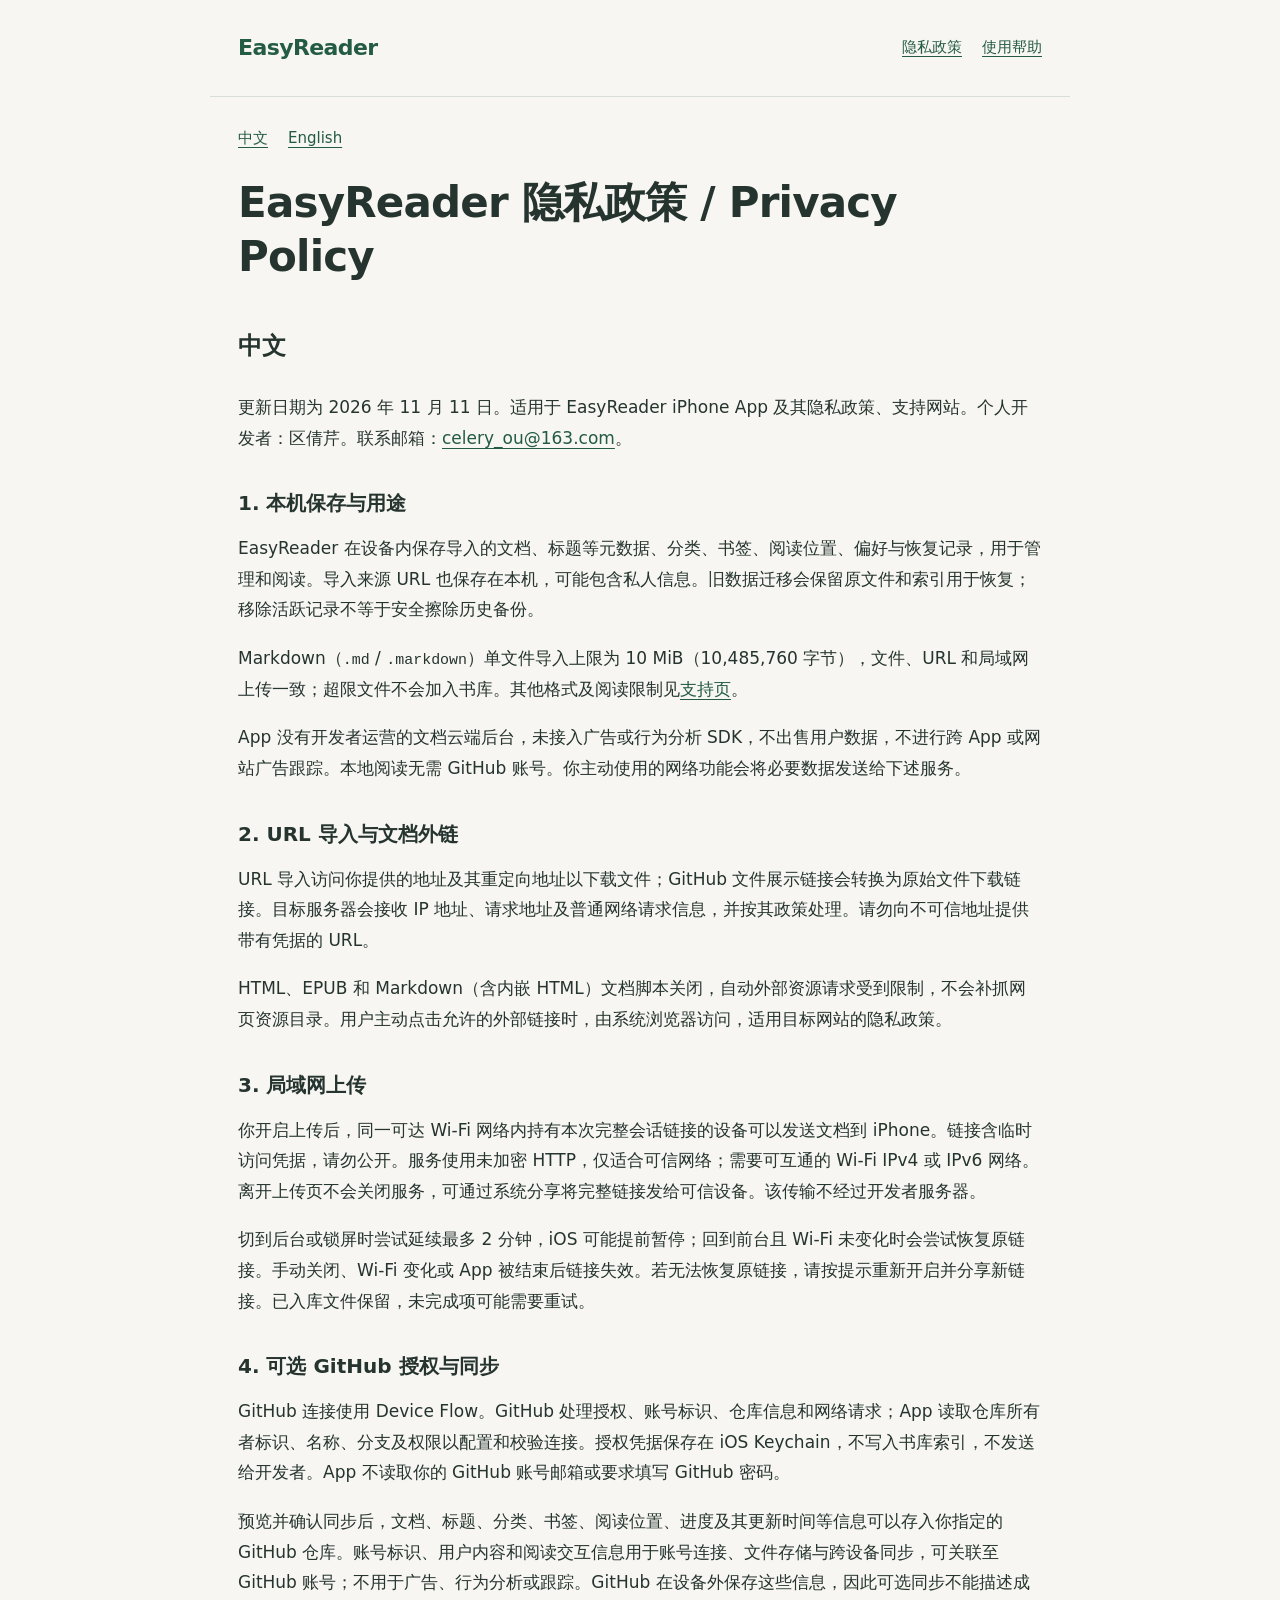
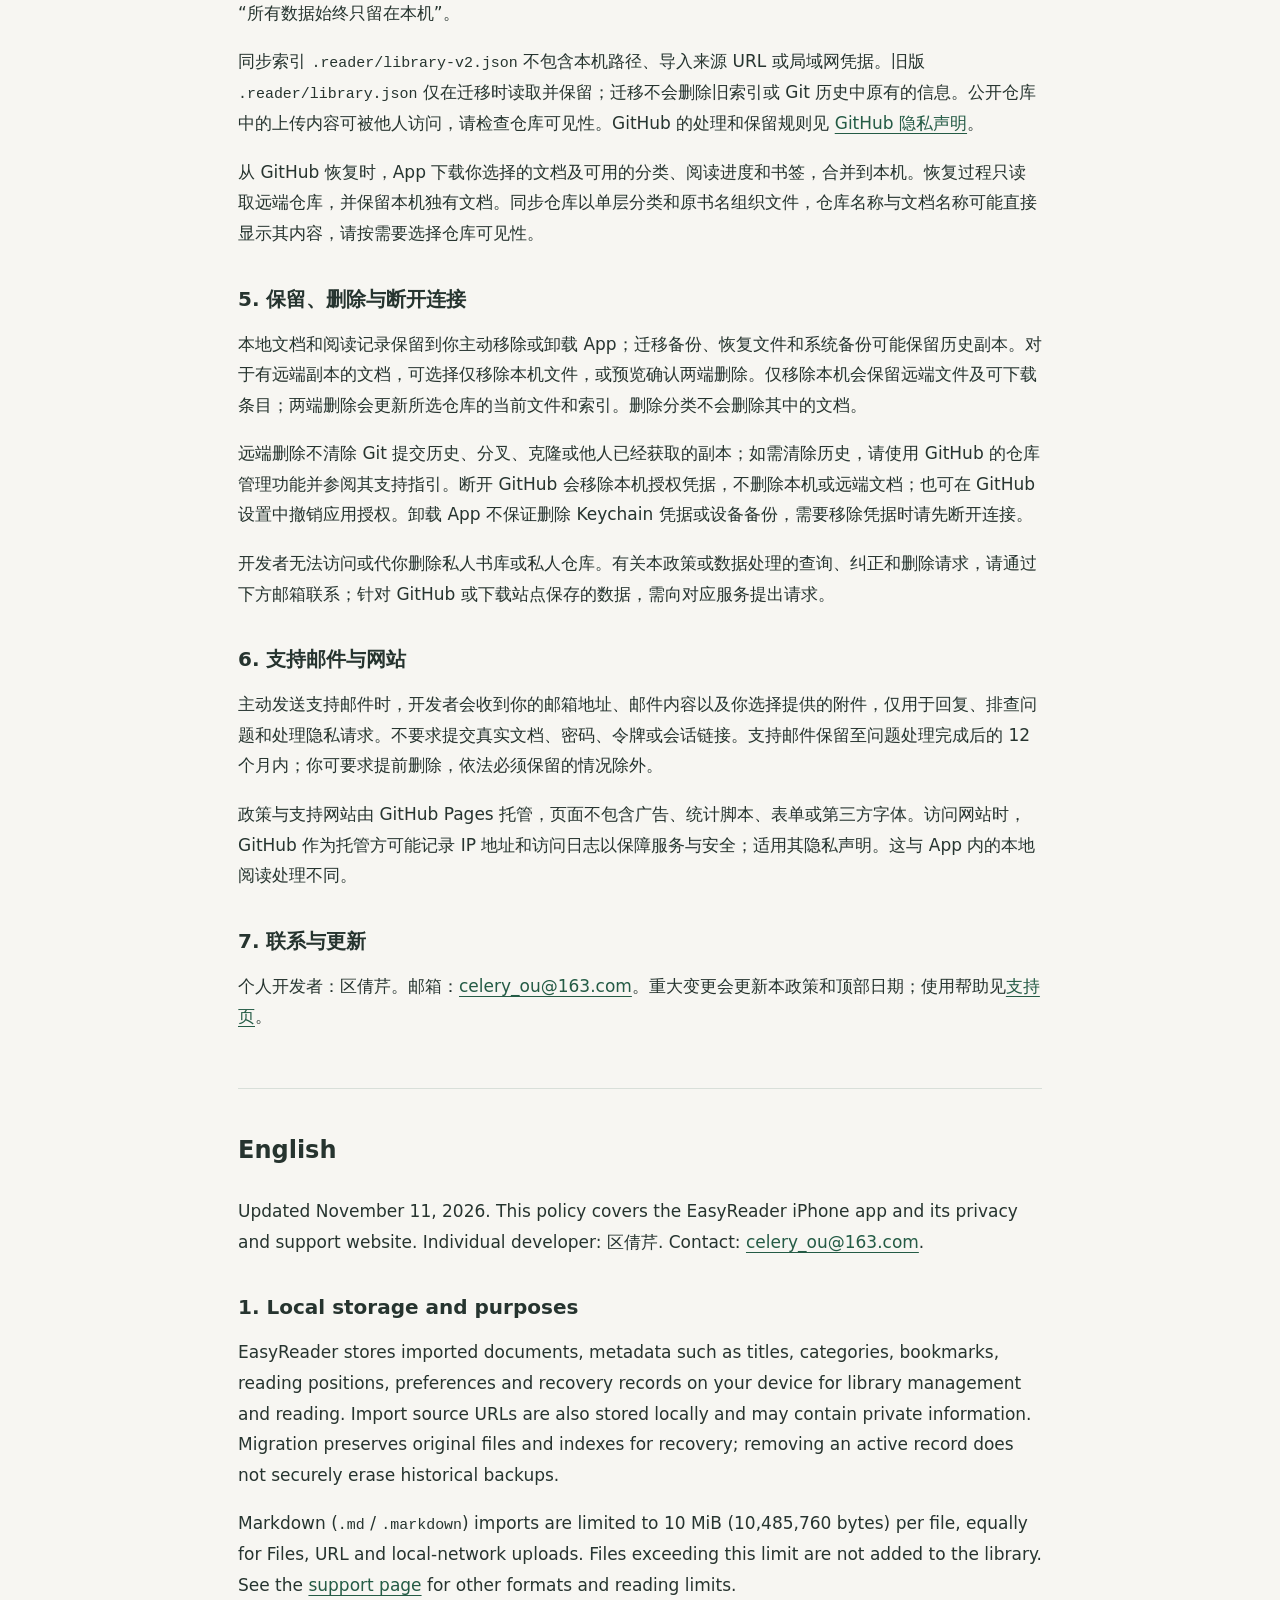
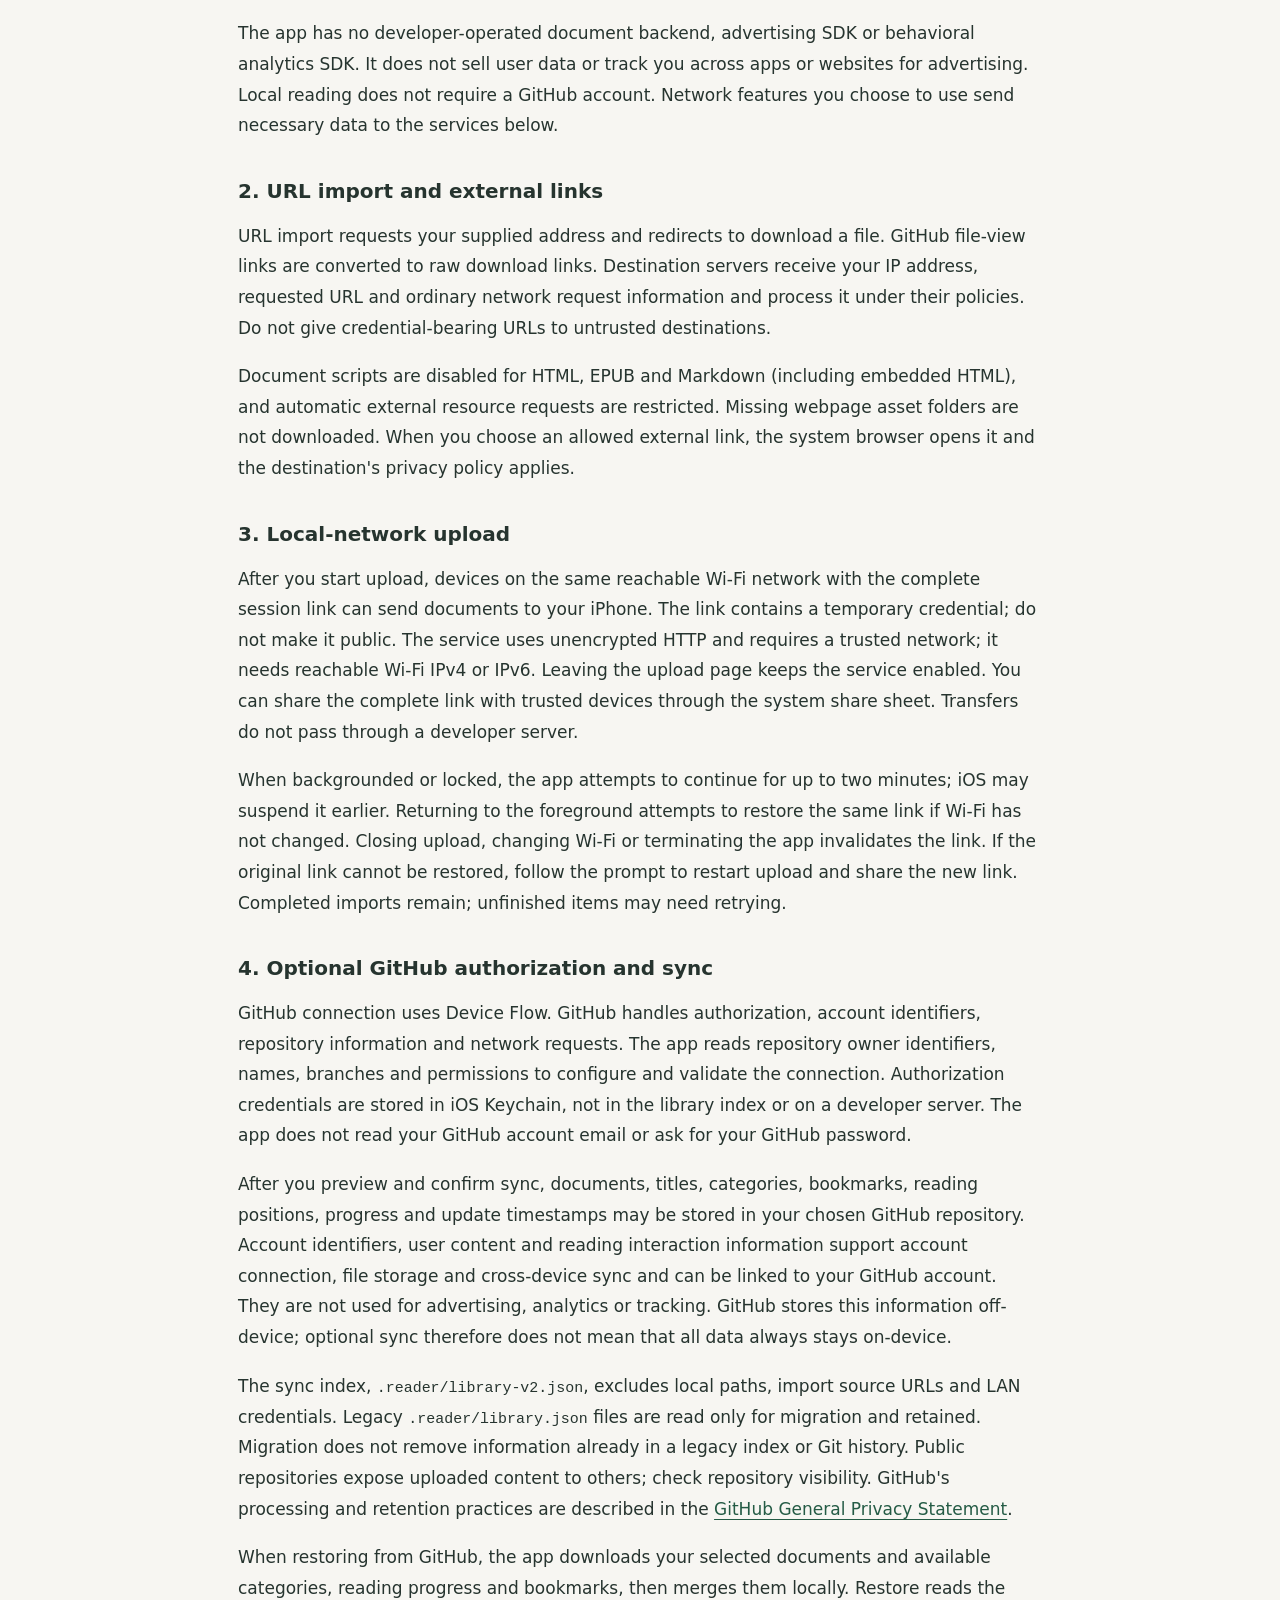
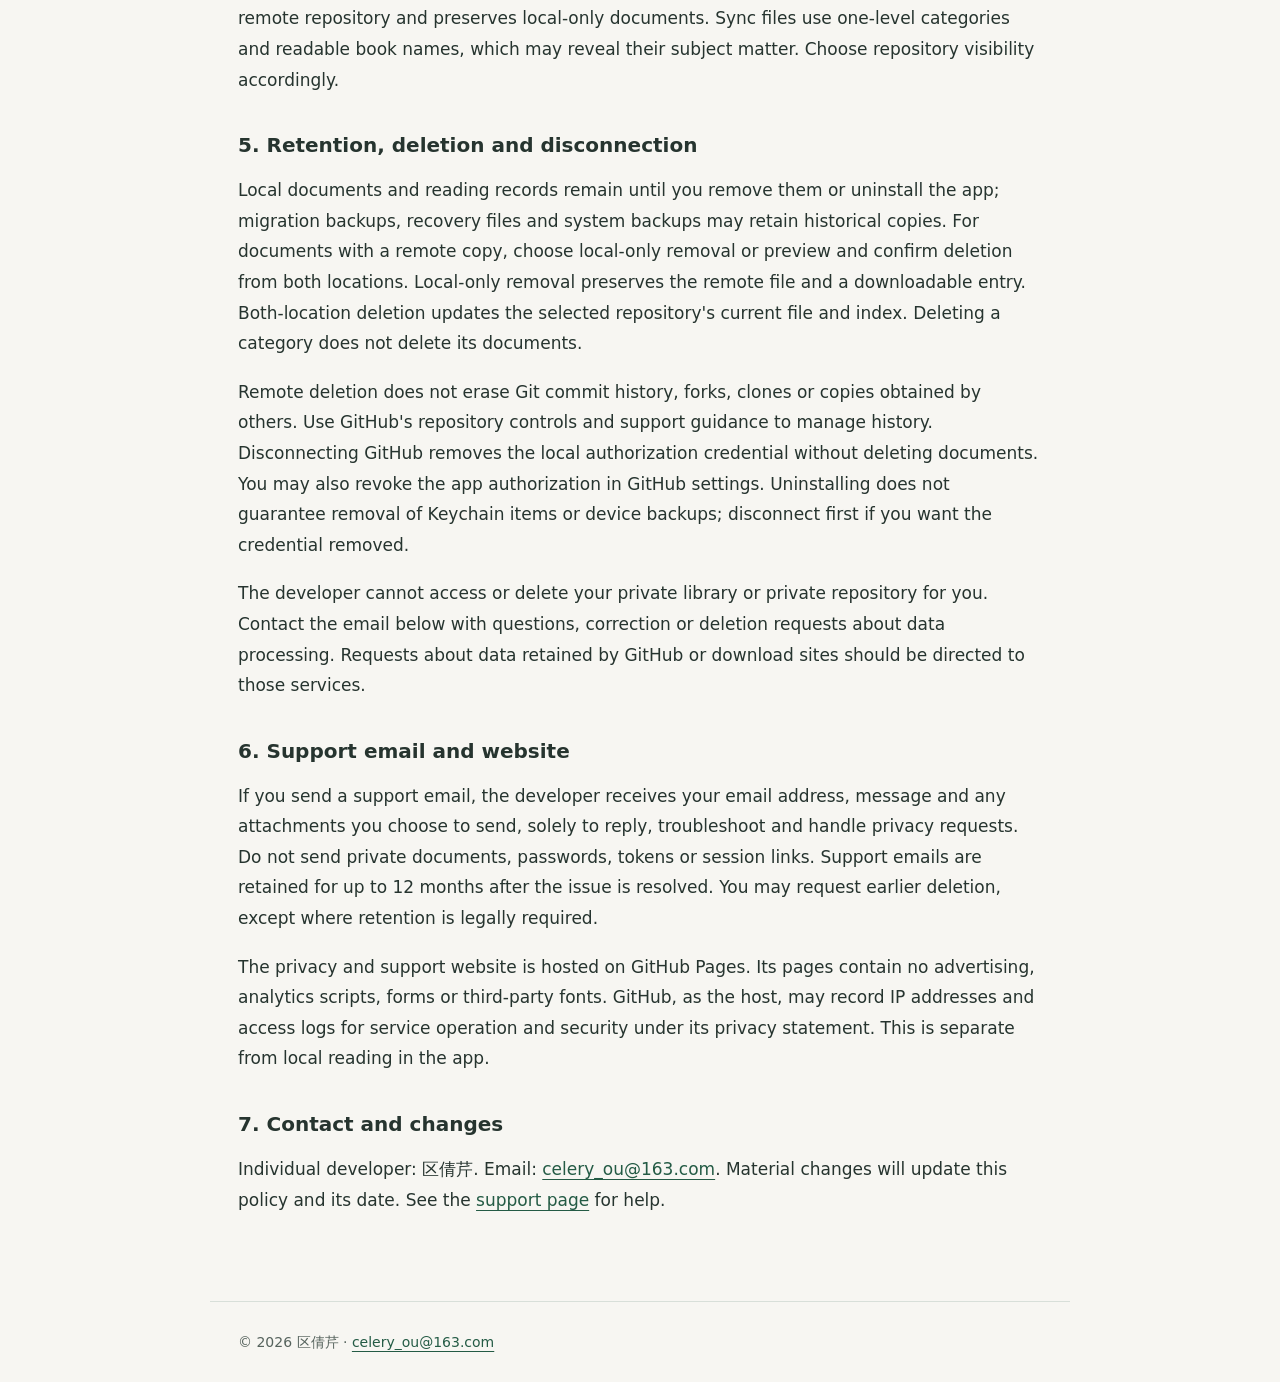
==== commit 08afd943: "Update privacy and support for EasyReader 1.0.0" ====
--- a/privacy.html
+++ b/privacy.html
@@ -14,20 +14,22 @@
 <header><a class="brand" href="index.html">EasyReader</a><nav aria-label="Main"><a href="privacy.html">隐私政策</a><a href="support.html">使用帮助</a></nav></header>
 <main id="main"><nav aria-label="Language"><a href="#zh">中文</a><a href="#en" lang="en">English</a></nav><h1>EasyReader 隐私政策 / Privacy Policy</h1>
 <section lang="zh-Hans" id="zh"><h2>中文</h2>
-<p>更新日期：2026 年 10 月 29 日。适用于 EasyReader iPhone App 及其隐私政策、支持网站。个人开发者：区倩芹。联系邮箱：<a href="mailto:celery_ou@163.com">celery_ou@163.com</a>。</p>
+<p>更新日期为 2026 年 11 月 11 日。适用于 EasyReader iPhone App 及其隐私政策、支持网站。个人开发者：区倩芹。联系邮箱：<a href="mailto:celery_ou@163.com">celery_ou@163.com</a>。</p>
 <h3>1. 本机保存与用途</h3>
 <p>EasyReader 在设备内保存导入的文档、标题等元数据、分类、书签、阅读位置、偏好与恢复记录，用于管理和阅读。导入来源 URL 也保存在本机，可能包含私人信息。旧数据迁移会保留原文件和索引用于恢复；移除活跃记录不等于安全擦除历史备份。</p>
+<p>Markdown（<code>.md</code> / <code>.markdown</code>）单文件导入上限为 10 MiB（10,485,760 字节），文件、URL 和局域网上传一致；超限文件不会加入书库。其他格式及阅读限制见<a href="support.html">支持页</a>。</p>
 <p>App 没有开发者运营的文档云端后台，未接入广告或行为分析 SDK，不出售用户数据，不进行跨 App 或网站广告跟踪。本地阅读无需 GitHub 账号。你主动使用的网络功能会将必要数据发送给下述服务。</p>
 <h3>2. URL 导入与文档外链</h3>
 <p>URL 导入访问你提供的地址及其重定向地址以下载文件；GitHub 文件展示链接会转换为原始文件下载链接。目标服务器会接收 IP 地址、请求地址及普通网络请求信息，并按其政策处理。请勿向不可信地址提供带有凭据的 URL。</p>
-<p>HTML 和 EPUB 文档脚本关闭，自动外部资源请求受到限制，不会补抓网页资源目录。用户主动点击允许的外部链接时，由系统浏览器访问，适用目标网站的隐私政策。</p>
+<p>HTML、EPUB 和 Markdown（含内嵌 HTML）文档脚本关闭，自动外部资源请求受到限制，不会补抓网页资源目录。用户主动点击允许的外部链接时，由系统浏览器访问，适用目标网站的隐私政策。</p>
 <h3>3. 局域网上传</h3>
-<p>你开启上传后，同一可达 Wi-Fi 网络内持有本次完整会话链接的设备可以发送文档到 iPhone。链接含临时访问凭据，请勿公开。服务使用未加密 HTTP，仅适合可信网络；当前需要 Wi-Fi IPv4。离开上传页不会关闭服务，可通过系统分享将完整链接发给可信设备。该传输不经过开发者服务器。</p>
+<p>你开启上传后，同一可达 Wi-Fi 网络内持有本次完整会话链接的设备可以发送文档到 iPhone。链接含临时访问凭据，请勿公开。服务使用未加密 HTTP，仅适合可信网络；需要可互通的 Wi-Fi IPv4 或 IPv6 网络。离开上传页不会关闭服务，可通过系统分享将完整链接发给可信设备。该传输不经过开发者服务器。</p>
 <p>切到后台或锁屏时尝试延续最多 2 分钟，iOS 可能提前暂停；回到前台且 Wi-Fi 未变化时会尝试恢复原链接。手动关闭、Wi-Fi 变化或 App 被结束后链接失效。若无法恢复原链接，请按提示重新开启并分享新链接。已入库文件保留，未完成项可能需要重试。</p>
 <h3>4. 可选 GitHub 授权与同步</h3>
 <p>GitHub 连接使用 Device Flow。GitHub 处理授权、账号标识、仓库信息和网络请求；App 读取仓库所有者标识、名称、分支及权限以配置和校验连接。授权凭据保存在 iOS Keychain，不写入书库索引，不发送给开发者。App 不读取你的 GitHub 账号邮箱或要求填写 GitHub 密码。</p>
 <p>预览并确认同步后，文档、标题、分类、书签、阅读位置、进度及其更新时间等信息可以存入你指定的 GitHub 仓库。账号标识、用户内容和阅读交互信息用于账号连接、文件存储与跨设备同步，可关联至 GitHub 账号；不用于广告、行为分析或跟踪。GitHub 在设备外保存这些信息，因此可选同步不能描述成“所有数据始终只留在本机”。</p>
-<p>v2 同步索引 <code>.reader/library-v2.json</code> 不包含本机路径、导入来源 URL 或局域网凭据。旧版 <code>.reader/library.json</code> 仅在迁移时读取并保留；迁移不会删除旧索引或 Git 历史中原有的信息。公开仓库中的上传内容可被他人访问，请检查仓库可见性。GitHub 的处理和保留规则见 <a href="https://docs.github.com/en/site-policy/privacy-policies/github-general-privacy-statement">GitHub 隐私声明</a>。</p>
+<p>同步索引 <code>.reader/library-v2.json</code> 不包含本机路径、导入来源 URL 或局域网凭据。旧版 <code>.reader/library.json</code> 仅在迁移时读取并保留；迁移不会删除旧索引或 Git 历史中原有的信息。公开仓库中的上传内容可被他人访问，请检查仓库可见性。GitHub 的处理和保留规则见 <a href="https://docs.github.com/en/site-policy/privacy-policies/github-general-privacy-statement">GitHub 隐私声明</a>。</p>
+<p>从 GitHub 恢复时，App 下载你选择的文档及可用的分类、阅读进度和书签，合并到本机。恢复过程只读取远端仓库，并保留本机独有文档。同步仓库以单层分类和原书名组织文件，仓库名称与文档名称可能直接显示其内容，请按需要选择仓库可见性。</p>
 <h3>5. 保留、删除与断开连接</h3>
 <p>本地文档和阅读记录保留到你主动移除或卸载 App；迁移备份、恢复文件和系统备份可能保留历史副本。对于有远端副本的文档，可选择仅移除本机文件，或预览确认两端删除。仅移除本机会保留远端文件及可下载条目；两端删除会更新所选仓库的当前文件和索引。删除分类不会删除其中的文档。</p>
 <p>远端删除不清除 Git 提交历史、分叉、克隆或他人已经获取的副本；如需清除历史，请使用 GitHub 的仓库管理功能并参阅其支持指引。断开 GitHub 会移除本机授权凭据，不删除本机或远端文档；也可在 GitHub 设置中撤销应用授权。卸载 App 不保证删除 Keychain 凭据或设备备份，需要移除凭据时请先断开连接。</p>
@@ -39,20 +41,22 @@
 <p>个人开发者：区倩芹。邮箱：<a href="mailto:celery_ou@163.com">celery_ou@163.com</a>。重大变更会更新本政策和顶部日期；使用帮助见<a href="support.html">支持页</a>。</p>
 </section>
 <section lang="en" id="en"><h2>English</h2>
-<p>Updated: October 29, 2026. This policy covers the EasyReader iPhone app and its privacy and support website. Individual developer: 区倩芹. Contact: <a href="mailto:celery_ou@163.com">celery_ou@163.com</a>.</p>
+<p>Updated November 11, 2026. This policy covers the EasyReader iPhone app and its privacy and support website. Individual developer: 区倩芹. Contact: <a href="mailto:celery_ou@163.com">celery_ou@163.com</a>.</p>
 <h3>1. Local storage and purposes</h3>
 <p>EasyReader stores imported documents, metadata such as titles, categories, bookmarks, reading positions, preferences and recovery records on your device for library management and reading. Import source URLs are also stored locally and may contain private information. Migration preserves original files and indexes for recovery; removing an active record does not securely erase historical backups.</p>
+<p>Markdown (<code>.md</code> / <code>.markdown</code>) imports are limited to 10 MiB (10,485,760 bytes) per file, equally for Files, URL and local-network uploads. Files exceeding this limit are not added to the library. See the <a href="support.html">support page</a> for other formats and reading limits.</p>
 <p>The app has no developer-operated document backend, advertising SDK or behavioral analytics SDK. It does not sell user data or track you across apps or websites for advertising. Local reading does not require a GitHub account. Network features you choose to use send necessary data to the services below.</p>
 <h3>2. URL import and external links</h3>
 <p>URL import requests your supplied address and redirects to download a file. GitHub file-view links are converted to raw download links. Destination servers receive your IP address, requested URL and ordinary network request information and process it under their policies. Do not give credential-bearing URLs to untrusted destinations.</p>
-<p>Document scripts are disabled for HTML and EPUB, and automatic external resource requests are restricted. Missing webpage asset folders are not downloaded. When you choose an allowed external link, the system browser opens it and the destination&#x27;s privacy policy applies.</p>
+<p>Document scripts are disabled for HTML, EPUB and Markdown (including embedded HTML), and automatic external resource requests are restricted. Missing webpage asset folders are not downloaded. When you choose an allowed external link, the system browser opens it and the destination&#x27;s privacy policy applies.</p>
 <h3>3. Local-network upload</h3>
-<p>After you start upload, devices on the same reachable Wi-Fi network with the complete session link can send documents to your iPhone. The link contains a temporary credential; do not make it public. The service uses unencrypted HTTP and requires a trusted network; it currently needs Wi-Fi IPv4. Leaving the upload page keeps the service enabled. You can share the complete link with trusted devices through the system share sheet. Transfers do not pass through a developer server.</p>
+<p>After you start upload, devices on the same reachable Wi-Fi network with the complete session link can send documents to your iPhone. The link contains a temporary credential; do not make it public. The service uses unencrypted HTTP and requires a trusted network; it needs reachable Wi-Fi IPv4 or IPv6. Leaving the upload page keeps the service enabled. You can share the complete link with trusted devices through the system share sheet. Transfers do not pass through a developer server.</p>
 <p>When backgrounded or locked, the app attempts to continue for up to two minutes; iOS may suspend it earlier. Returning to the foreground attempts to restore the same link if Wi-Fi has not changed. Closing upload, changing Wi-Fi or terminating the app invalidates the link. If the original link cannot be restored, follow the prompt to restart upload and share the new link. Completed imports remain; unfinished items may need retrying.</p>
 <h3>4. Optional GitHub authorization and sync</h3>
 <p>GitHub connection uses Device Flow. GitHub handles authorization, account identifiers, repository information and network requests. The app reads repository owner identifiers, names, branches and permissions to configure and validate the connection. Authorization credentials are stored in iOS Keychain, not in the library index or on a developer server. The app does not read your GitHub account email or ask for your GitHub password.</p>
 <p>After you preview and confirm sync, documents, titles, categories, bookmarks, reading positions, progress and update timestamps may be stored in your chosen GitHub repository. Account identifiers, user content and reading interaction information support account connection, file storage and cross-device sync and can be linked to your GitHub account. They are not used for advertising, analytics or tracking. GitHub stores this information off-device; optional sync therefore does not mean that all data always stays on-device.</p>
-<p>The v2 index, <code>.reader/library-v2.json</code>, excludes local paths, import source URLs and LAN credentials. Legacy <code>.reader/library.json</code> files are read only for migration and retained. Migration does not remove information already in a legacy index or Git history. Public repositories expose uploaded content to others; check repository visibility. GitHub&#x27;s processing and retention practices are described in the <a href="https://docs.github.com/en/site-policy/privacy-policies/github-general-privacy-statement">GitHub General Privacy Statement</a>.</p>
+<p>The sync index, <code>.reader/library-v2.json</code>, excludes local paths, import source URLs and LAN credentials. Legacy <code>.reader/library.json</code> files are read only for migration and retained. Migration does not remove information already in a legacy index or Git history. Public repositories expose uploaded content to others; check repository visibility. GitHub&#x27;s processing and retention practices are described in the <a href="https://docs.github.com/en/site-policy/privacy-policies/github-general-privacy-statement">GitHub General Privacy Statement</a>.</p>
+<p>When restoring from GitHub, the app downloads your selected documents and available categories, reading progress and bookmarks, then merges them locally. Restore reads the remote repository and preserves local-only documents. Sync files use one-level categories and readable book names, which may reveal their subject matter. Choose repository visibility accordingly.</p>
 <h3>5. Retention, deletion and disconnection</h3>
 <p>Local documents and reading records remain until you remove them or uninstall the app; migration backups, recovery files and system backups may retain historical copies. For documents with a remote copy, choose local-only removal or preview and confirm deletion from both locations. Local-only removal preserves the remote file and a downloadable entry. Both-location deletion updates the selected repository&#x27;s current file and index. Deleting a category does not delete its documents.</p>
 <p>Remote deletion does not erase Git commit history, forks, clones or copies obtained by others. Use GitHub&#x27;s repository controls and support guidance to manage history. Disconnecting GitHub removes the local authorization credential without deleting documents. You may also revoke the app authorization in GitHub settings. Uninstalling does not guarantee removal of Keychain items or device backups; disconnect first if you want the credential removed.</p>
